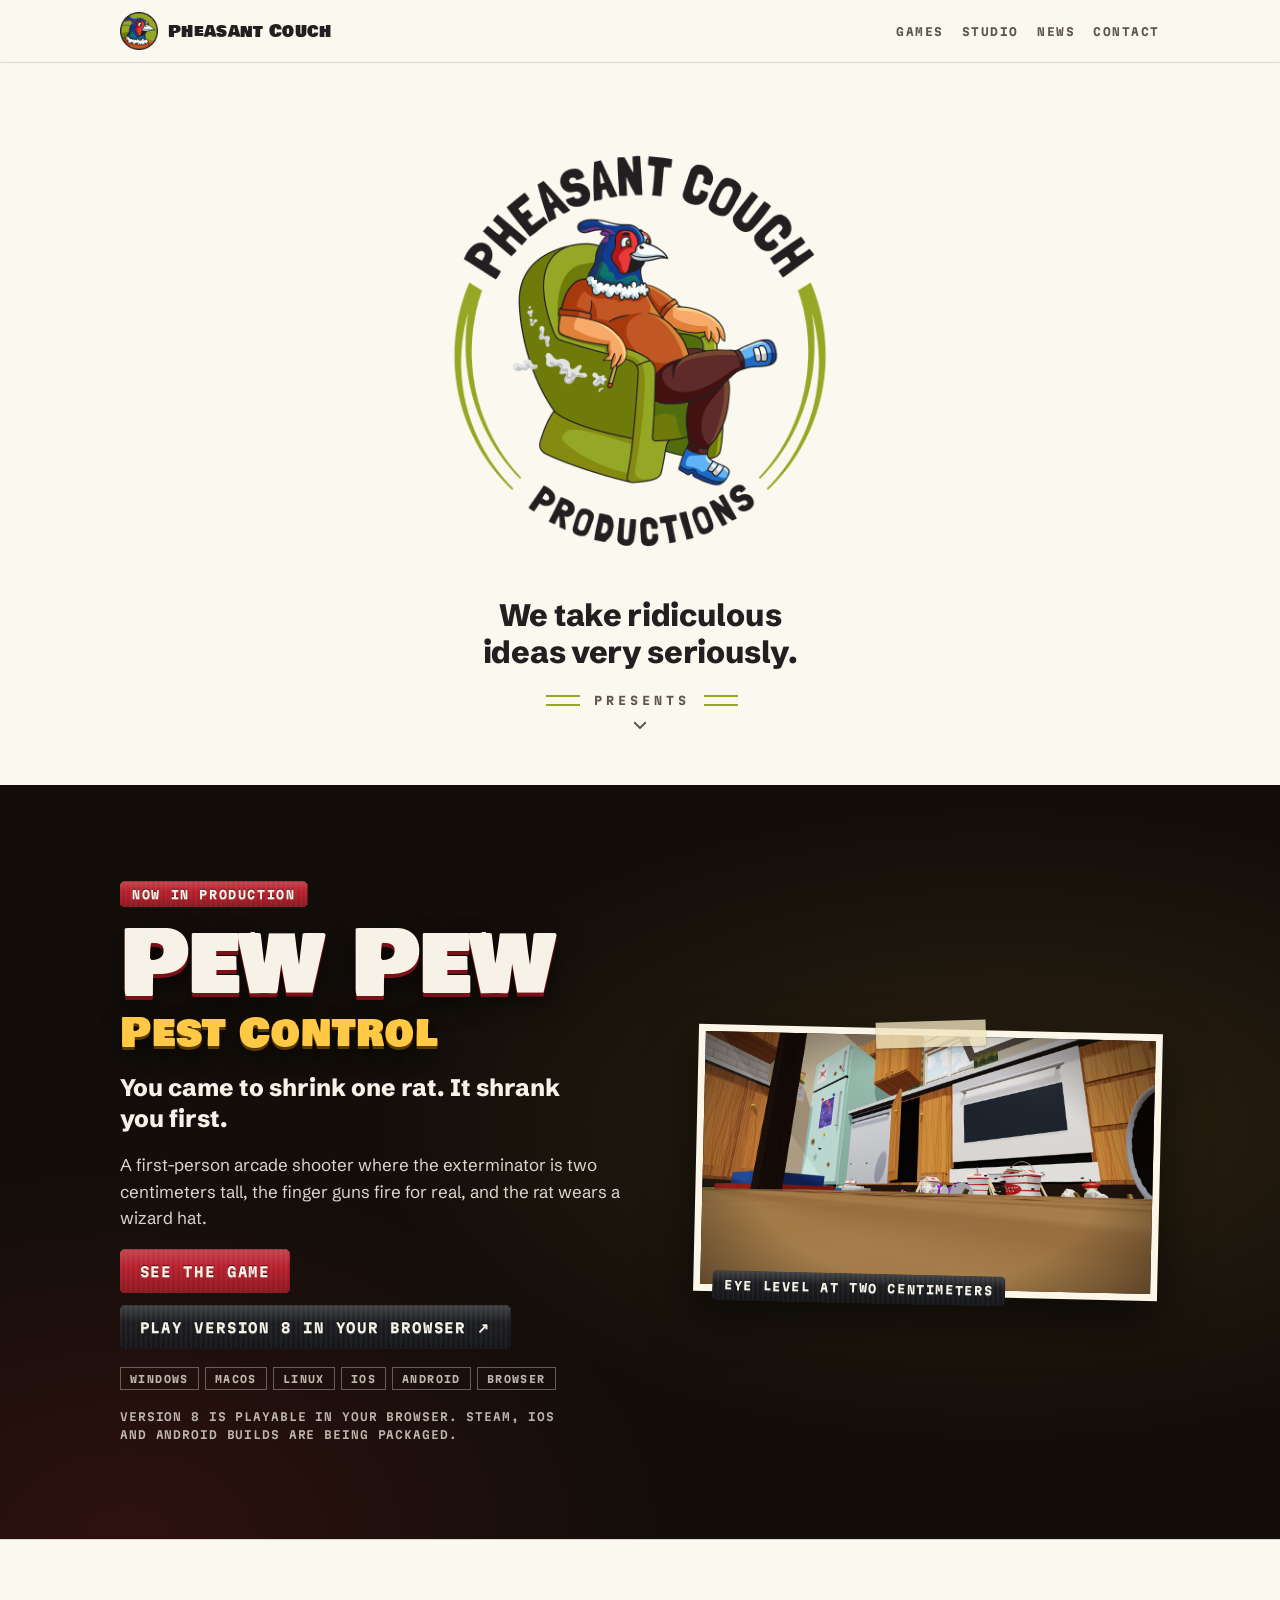
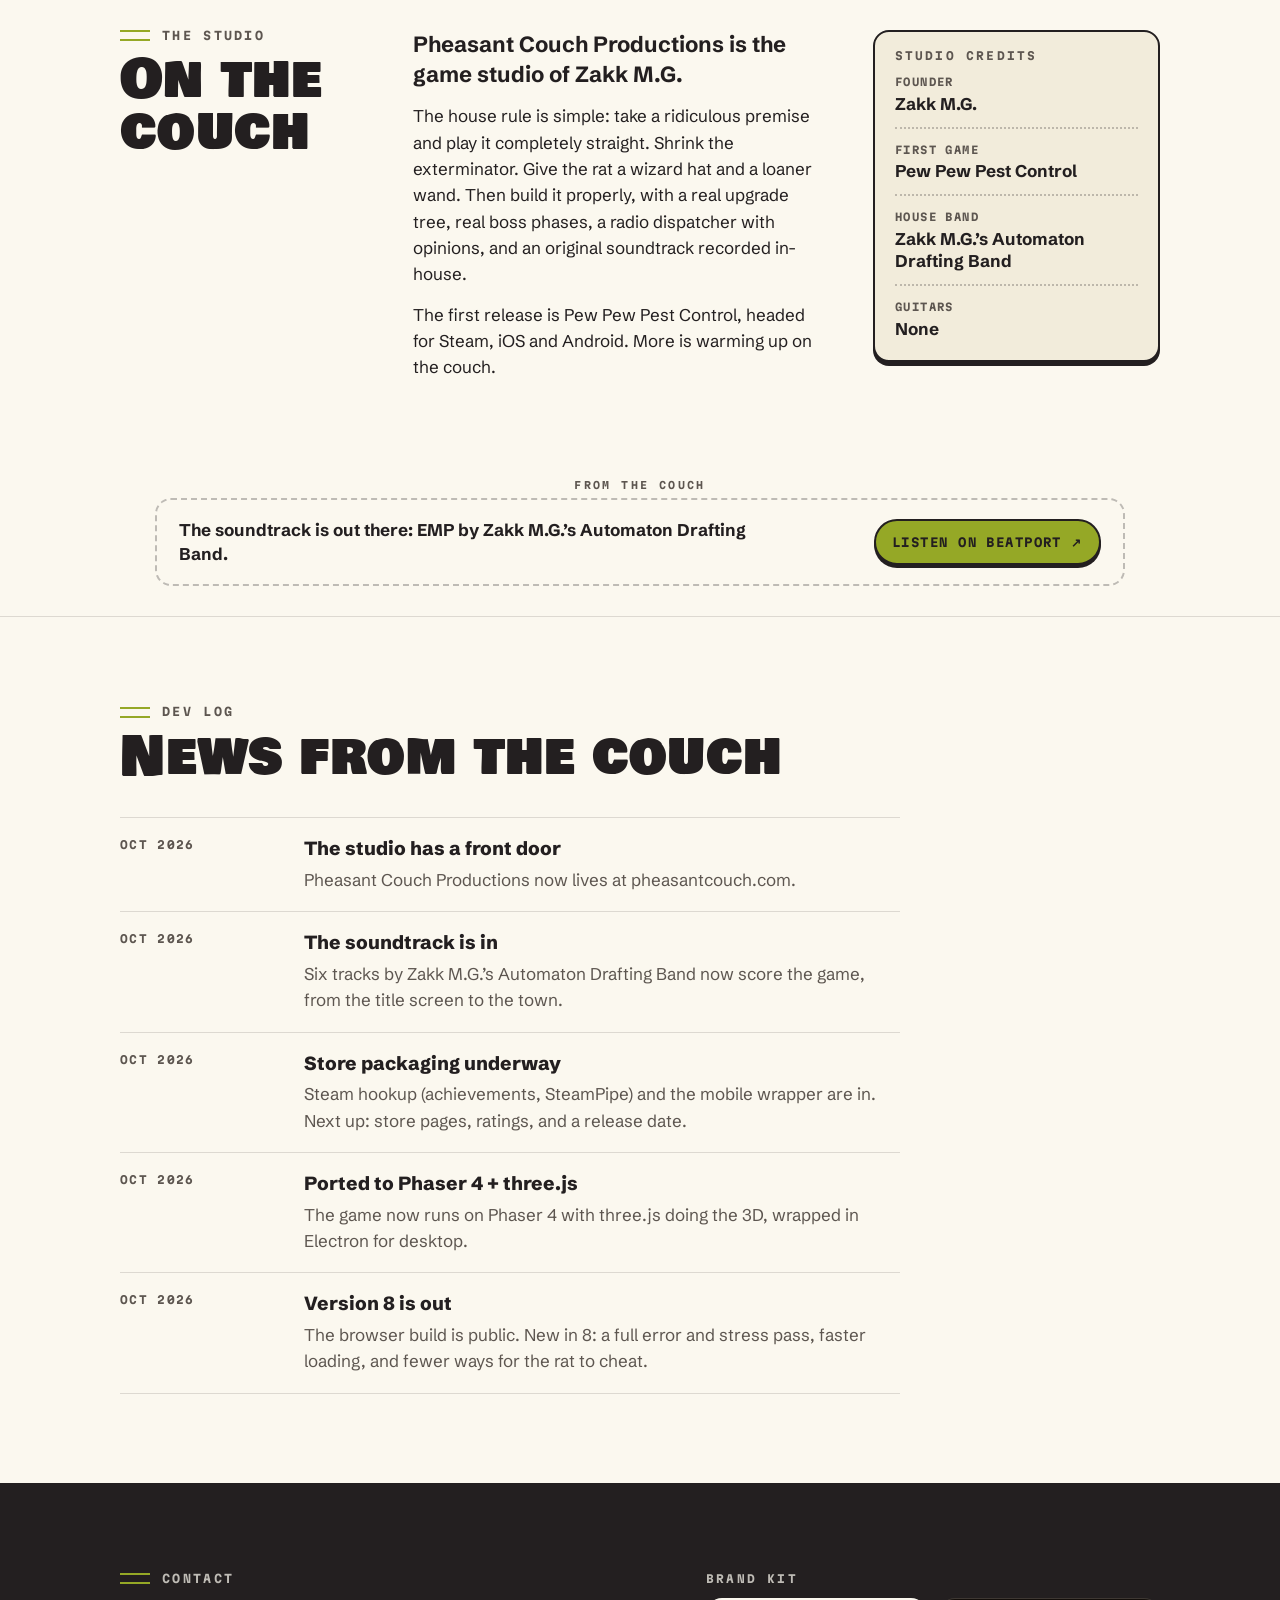
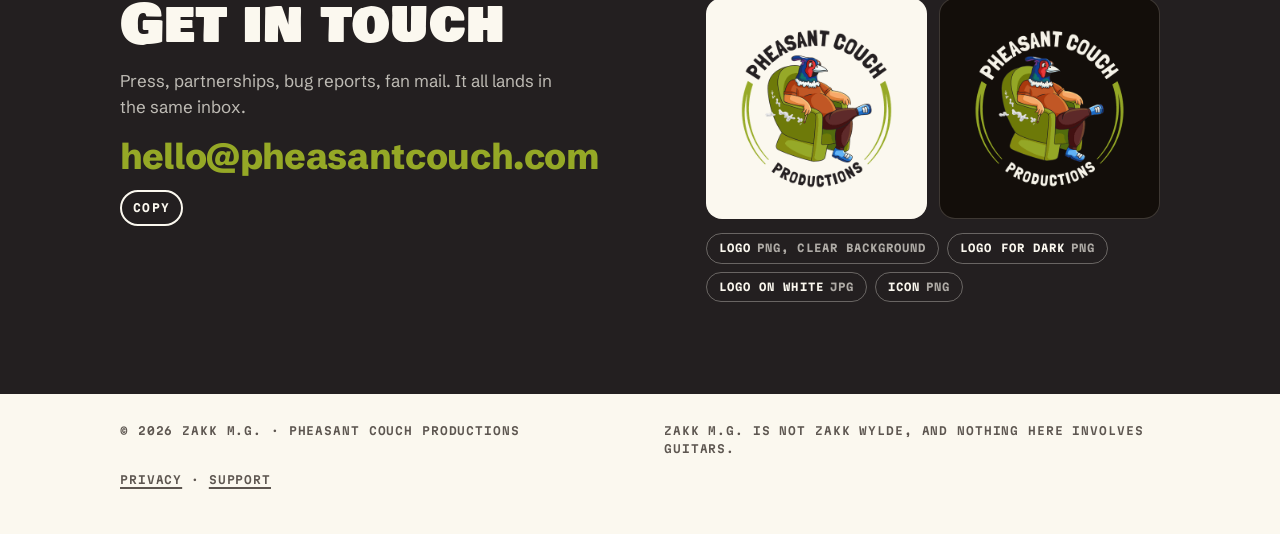
==== site/index.html @ 1cab9739 "Add the pheasantcouch.com website Studio homepage, the Pew Pew Pest Control page, privacy and suppor" ====
<!doctype html>
<html lang="en">
<head>
  <meta charset="utf-8">
  <meta name="viewport" content="width=device-width, initial-scale=1, viewport-fit=cover">
  <title>Pheasant Couch Productions</title>
  <meta name="description" content="Pheasant Couch Productions is the game studio of Zakk M.G. Home of Pew Pew Pest Control.">
  <link rel="canonical" href="https://pheasantcouch.com/">

  <!-- What Discord, Steam, iMessage and X show when someone shares the link.
       These have to be written out here (link previews don't read content.js). -->
  <meta property="og:site_name" content="Pheasant Couch Productions">
  <meta property="og:type" content="website">
  <meta property="og:url" content="https://pheasantcouch.com/">
  <meta property="og:title" content="Pheasant Couch Productions">
  <meta property="og:description" content="We take ridiculous ideas very seriously. Home of Pew Pew Pest Control.">
  <meta property="og:image" content="https://pheasantcouch.com/assets/og/og-studio.jpg">
  <meta property="og:image:width" content="1200">
  <meta property="og:image:height" content="630">
  <meta property="og:image:alt" content="The Pheasant Couch Productions logo: a pheasant lounging in a green armchair.">
  <meta name="twitter:card" content="summary_large_image">

  <meta name="theme-color" content="#fbf8ef">
  <link rel="icon" href="favicon.ico" sizes="any">
  <link rel="icon" href="assets/icons/icon-192.png" type="image/png">
  <link rel="apple-touch-icon" href="assets/icons/apple-touch-icon.png">
  <link rel="manifest" href="site.webmanifest">
  <link rel="stylesheet" href="css/style.css">

  <script type="application/ld+json">
  {"@context":"https://schema.org","@type":"Organization","name":"Pheasant Couch Productions","url":"https://pheasantcouch.com/","logo":"https://pheasantcouch.com/assets/brand/download/pheasant-couch-logo.png","founder":{"@type":"Person","name":"Zakk M.G."}}
  </script>

  <!-- AdSense: if Google asks you to verify the site with a meta tag, paste it on the next line. -->
</head>
<body class="theme-paper" data-page="studio">
<a class="skip" href="#main">Skip to content</a>

<header class="top">
  <div class="wrap">
    <a class="brand" href="index.html"><img src="assets/brand/mark-96.png" alt="" width="38" height="38"><b>Pheasant Couch</b></a>
    <nav aria-label="Main">
      <ul class="nav">
        <li><a href="#games">Games</a></li>
        <li><a href="#studio">Studio</a></li>
        <li><a href="#news">News</a></li>
        <li><a href="#contact">Contact</a></li>
      </ul>
    </nav>
  </div>
</header>

<main id="main">

  <!-- The ident: the logo, the line, and "presents" -->
  <section class="ident" aria-label="Pheasant Couch Productions">
    <div class="wrap">
      <h1><img class="ident-logo" src="assets/brand/logo.png" width="1000" height="1000" alt="Pheasant Couch Productions"></h1>
      <p class="studio-tagline" id="studioTagline"></p>
      <a class="presents" href="#games"><span class="line">presents</span>
        <svg viewBox="0 0 24 24" aria-hidden="true"><path d="M5 9l7 7 7-7" fill="none" stroke="currentColor" stroke-width="2.5" stroke-linecap="round" stroke-linejoin="round"/></svg>
      </a>
    </div>
  </section>

  <!-- The featured game, in its own colors -->
  <section class="feature band-night" id="games" aria-labelledby="featTitle">
    <div class="wrap">
      <div class="feature-copy">
        <span class="tape tape-red">Now in production</span>
        <h2 class="game-title" id="featTitle"><span>Pew Pew</span><span class="sub">Pest Control</span></h2>
        <p class="feature-tagline" id="featTagline"></p>
        <p class="feature-pitch" id="featPitch"></p>
        <div class="actions" id="featActions"></div>
        <div class="chips" id="featChips"></div>
        <p class="status" id="featStatus"></p>
      </div>
      <figure class="shot-card" id="featShot">
        <img id="featImg" src="assets/games/pew-pew-pest-control/screens/kitchen-floor.jpg" alt="" width="1280" height="720">
        <figcaption><span class="tape" id="featCaption"></span></figcaption>
      </figure>
    </div>
  </section>

  <!-- More games: appears by itself once content.js lists a second game -->
  <section class="section" id="more-games" aria-labelledby="moreH" hidden>
    <div class="wrap">
      <div class="sec-head"><div><span class="eyebrow">Games</span><h2 class="h2" id="moreH">More from the couch</h2></div></div>
      <div class="games-grid" id="gamesGrid"></div>
    </div>
  </section>

  <section class="section" id="studio" aria-labelledby="studioH">
    <div class="wrap about-studio">
      <div class="head"><span class="eyebrow">The studio</span><h2 class="h2" id="studioH">On the couch</h2></div>
      <div class="about-copy" id="studioAbout"></div>
      <aside class="credits" id="creditsCard" aria-label="Studio credits">
        <h3>Studio credits</h3>
        <ul id="credits"></ul>
      </aside>
    </div>
  </section>

  <aside class="ad-slot" data-slot="home" hidden>
    <div class="wrap"><span class="ad-label">Advertisement</span><div class="ad-box"></div></div>
  </aside>

  <section class="section" id="news" aria-labelledby="newsH">
    <div class="wrap">
      <div class="sec-head"><div><span class="eyebrow">Dev log</span><h2 class="h2" id="newsH">News from the couch</h2></div></div>
      <ul class="news" id="newsList"></ul>
    </div>
  </section>

  <section class="contact band-ink" id="contact" aria-labelledby="contactH">
    <div class="wrap">
      <div class="contact-copy">
        <span class="eyebrow">Contact</span>
        <h2 class="h2" id="contactH">Get in touch</h2>
        <p class="contact-note">Press, partnerships, bug reports, fan mail. It all lands in the same inbox.</p>
        <p class="email-row"><a class="email-big" data-email-link href="#contact"></a><button class="btn btn-small" type="button" data-copy-email>Copy</button></p>
        <div class="social" id="social"></div>
      </div>
      <div class="brand-kit">
        <h3>Brand kit</h3>
        <div class="kit-tiles">
          <figure class="on-light"><img src="assets/brand/logo-480.png" alt="Logo for light backgrounds" width="480" height="480" loading="lazy"></figure>
          <figure class="on-dark"><img src="assets/brand/logo-reversed-480.png" alt="Logo for dark backgrounds" width="480" height="480" loading="lazy"></figure>
        </div>
        <div class="downloads">
          <a class="dl" href="assets/brand/download/pheasant-couch-logo.png" download>Logo <small>PNG, clear background</small></a>
          <a class="dl" href="assets/brand/download/pheasant-couch-logo-for-dark.png" download>Logo for dark <small>PNG</small></a>
          <a class="dl" href="assets/brand/download/pheasant-couch-logo-on-white.jpg" download>Logo on white <small>JPG</small></a>
          <a class="dl" href="assets/brand/download/pheasant-couch-icon.png" download>Icon <small>PNG</small></a>
        </div>
      </div>
    </div>
  </section>

</main>

<footer class="foot">
  <div class="wrap">
    <p id="copy">&copy; 2026 Zakk M.G. &middot; Pheasant Couch Productions</p>
    <p id="footLine"></p>
    <p><a href="privacy.html">Privacy</a> &middot; <a href="support.html">Support</a></p>
  </div>
</footer>

<script src="content.js"></script>
<script src="js/site.js"></script>
</body>
</html>
---- site/css/style.css ----
/* =====================================================================
   PHEASANTCOUCH.COM: STYLES
   The colors and fonts are the variables in the :root block below.
   Change a value there and every page follows. The rest is layout.
   ===================================================================== */

@font-face { font-family: "Bowlby One SC"; src: url("../assets/fonts/bowlby-one-sc.woff2") format("woff2"); font-display: swap; }
@font-face { font-family: "Martian Mono"; font-weight: 100 800; src: url("../assets/fonts/martian-mono.woff2") format("woff2"); font-display: swap; }
@font-face { font-family: "Schibsted Grotesk"; font-weight: 400 900; src: url("../assets/fonts/schibsted-grotesk.woff2") format("woff2"); font-display: swap; }
@font-face { font-family: "Schibsted Grotesk"; font-style: italic; font-weight: 400 900; src: url("../assets/fonts/schibsted-grotesk-italic.woff2") format("woff2"); font-display: swap; }

/* Layout: a studio ident on warm paper (the logo's own ground), then the featured game as a dark
   "feature presentation" band in that game's colors, then the studio's credits, news and contact.
   Game pages switch the whole page to the game's night palette. */
:root {
  /* Pheasant Couch: sampled from the logo */
  --ink: #231f20;          /* the lettering */
  --olive: #95a826;        /* the twin arcs */
  --olive-deep: #56640a;   /* olive dark enough to read as text on paper */
  --chair: #6e7c09;        /* the chair's shadow side */
  --shirt: #c15725;        /* the orange tee */
  --plum: #5e2a2a;         /* the trousers */
  --shoe: #2e59c6;         /* the sneakers */
  --paper: #fbf8ef;        /* the warm white the logo sits on */
  --paper-2: #f2ecdb;      /* a shade deeper, for panels */
  --cream: #f6f2e7;

  /* Pew Pew Pest Control: from the game's own HUD */
  --night: #130e0a;
  --night-2: #1d1511;
  --tape-black: #1c1d20;
  --tape-red: #b7212d;
  --tape-blue: #1f4d96;
  --tape-green: #24704b;
  --tape-yellow: #ebb31f;
  --crumb: #ffc845;
  --card: #fbf6e8;
  --card-rule: #d2463a;
  --card-line: #b7cfe7;
  --card-ink: #26211b;
  --card-ink-soft: #62594e;

  --font-display: "Bowlby One SC", "Arial Black", Impact, sans-serif;
  --font-label: "Martian Mono", ui-monospace, "SF Mono", Menlo, Consolas, monospace;
  --font-body: "Schibsted Grotesk", system-ui, -apple-system, "Segoe UI", Roboto, sans-serif;

  --wrap: 1120px;
  --gutter: clamp(16px, 4vw, 40px);
}

/* Themes. Studio pages wear paper; game pages and the featured-game band wear night. */
.theme-paper, .band-paper {
  --bg: var(--paper); --bg-2: var(--paper-2); --fg: var(--ink); --fg-soft: #5d5650;
  --line: rgba(35, 31, 32, .14); --link: var(--olive-deep); --focus: var(--olive-deep); --h-shadow: none;
  color-scheme: light;
}
.theme-night, .band-night {
  --bg: var(--night); --bg-2: var(--night-2); --fg: var(--cream); --fg-soft: rgba(246, 242, 231, .74);
  --line: rgba(246, 242, 231, .16); --link: var(--crumb); --focus: var(--crumb); --h-shadow: 0 3px 0 #7c1018;
  color-scheme: dark;
}
.band-ink {
  --bg: var(--ink); --bg-2: #2f2a2b; --fg: var(--paper); --fg-soft: rgba(251, 248, 239, .72);
  --line: rgba(251, 248, 239, .18); --link: var(--olive); --focus: var(--olive); --h-shadow: none;
  color-scheme: dark;
}
.band-paper, .band-night, .band-ink { background: var(--bg); color: var(--fg); }

/* ---------- base ---------- */
* { box-sizing: border-box; }
html { scroll-behavior: smooth; -webkit-text-size-adjust: 100%; scroll-padding-top: 76px; }
body { margin: 0; background: var(--bg); color: var(--fg); font-family: var(--font-body); font-size: 17px; line-height: 1.55; -webkit-font-smoothing: antialiased; }
img { max-width: 100%; height: auto; display: block; }
a { color: var(--link); text-underline-offset: 3px; text-decoration-thickness: 1.5px; }
a:focus-visible, button:focus-visible { outline: 3px solid var(--focus); outline-offset: 3px; border-radius: 3px; }
h1, h2, h3 { text-wrap: balance; }
p { margin: 0; }
[hidden] { display: none !important; }
.wrap { max-width: var(--wrap); margin: 0 auto; padding-inline: var(--gutter); }
.sr-only { position: absolute; width: 1px; height: 1px; overflow: hidden; clip: rect(0 0 0 0); white-space: nowrap; }
.skip { position: absolute; left: 12px; top: -60px; z-index: 100; padding: 10px 14px; background: var(--ink); color: var(--paper); font: 700 12px/1 var(--font-label); text-decoration: none; }
.skip:focus { top: 12px; }
.config-error { position: sticky; top: 0; z-index: 200; padding: 14px var(--gutter); background: #b7212d; color: #fff; font: 600 15px/1.45 var(--font-body); }
.config-error code { font-family: var(--font-label); font-size: 13px; }

/* ---------- top bar ---------- */
.top { position: sticky; top: 0; z-index: 30; background: color-mix(in srgb, var(--bg) 88%, transparent); -webkit-backdrop-filter: blur(10px); backdrop-filter: blur(10px); border-bottom: 1px solid var(--line); }
.top .wrap { display: flex; align-items: center; justify-content: space-between; gap: 16px; min-height: 62px; }
.brand { display: inline-flex; align-items: center; gap: 10px; color: var(--fg); text-decoration: none; min-width: 0; }
.brand img { width: 38px; height: 38px; flex: none; }
.brand b { font: 400 17px/1 var(--font-display); letter-spacing: .02em; white-space: nowrap; }
.nav { display: flex; flex-wrap: wrap; justify-content: flex-end; gap: 2px 18px; margin: 0; padding: 0; list-style: none; }
.nav a { font: 700 11px/1 var(--font-label); letter-spacing: .14em; text-transform: uppercase; color: var(--fg-soft); text-decoration: none; padding: 8px 0; display: inline-block; }
.nav a:hover { color: var(--fg); }
@media (max-width: 680px) {
  .top .wrap { flex-wrap: wrap; padding-block: 8px; gap: 4px 16px; }
  .nav { width: 100%; justify-content: flex-start; gap: 0 14px; }
}

/* ---------- shared bits ---------- */
.eyebrow { display: inline-flex; align-items: center; gap: 12px; font: 700 11.5px/1 var(--font-label); letter-spacing: .2em; text-transform: uppercase; color: var(--fg-soft); }
.eyebrow::before { content: ""; width: 30px; height: 7px; border-block: 2px solid var(--olive); flex: none; } /* the logo's twin arcs */
.section { padding-block: clamp(48px, 7vw, 92px); }
.section + .section, .ad-slot + .section { border-top: 1px solid var(--line); }
.sec-head { display: flex; align-items: flex-end; justify-content: space-between; gap: 12px 20px; flex-wrap: wrap; margin-bottom: clamp(22px, 3vw, 34px); }
.sec-head > div { display: grid; gap: 14px; justify-items: start; }
.h2 { margin: 0; font: 400 clamp(32px, 4.6vw, 54px) / .95 var(--font-display); letter-spacing: .005em; color: var(--fg); text-shadow: var(--h-shadow); }
.sec-note { font: 500 15px/1.5 var(--font-body); color: var(--fg-soft); max-width: 56ch; }
.actions { display: flex; flex-wrap: wrap; gap: 12px; align-items: center; }
.chips { display: flex; flex-wrap: wrap; gap: 6px; }
.chip { display: inline-block; padding: 6px 9px 5px; border: 1.5px solid var(--line); border-color: color-mix(in srgb, var(--fg) 34%, transparent); font: 700 10px/1 var(--font-label); letter-spacing: .14em; text-transform: uppercase; color: var(--fg-soft); white-space: nowrap; }
.status { font: 600 11px/1.6 var(--font-label); letter-spacing: .08em; text-transform: uppercase; color: var(--fg-soft); max-width: 58ch; }

/* studio buttons: round, like the logo */
.btn { display: inline-flex; align-items: center; justify-content: center; gap: .5em; min-height: 46px; padding: .78em 1.35em; border: 2px solid var(--fg); border-radius: 999px; background: transparent; color: var(--fg); font: 700 12px/1.25 var(--font-label); letter-spacing: .12em; text-transform: uppercase; text-decoration: none; text-align: center; cursor: pointer; transition: transform .12s ease, background-color .12s ease, color .12s ease; }
.btn:hover { transform: translateY(-1px); background: var(--fg); color: var(--bg); }
.btn-olive { background: var(--olive); border-color: var(--ink); color: var(--ink); box-shadow: 0 3px 0 var(--ink); }
.btn-olive:hover { background: var(--ink); border-color: var(--ink); color: var(--paper); }
.btn-small { min-height: 36px; padding: .5em 1em; font-size: 11px; }

/* game buttons: label-maker tape, from Pew Pew's HUD */
.tape {
  --t: var(--tape-black);
  position: relative; display: inline-flex; align-items: baseline; gap: .7em;
  padding: .66em 1.05em .6em; border: 0; color: var(--cream); background-color: var(--t);
  background-image: linear-gradient(180deg, rgba(255,255,255,.17), rgba(255,255,255,0) 40%, rgba(0,0,0,.24)),
                    repeating-linear-gradient(90deg, rgba(255,255,255,.04) 0 2px, transparent 2px 5px);
  font: 700 11.5px/1 var(--font-label); letter-spacing: .14em; text-transform: uppercase; white-space: nowrap; text-decoration: none;
  text-shadow: 0 1px 0 rgba(255,255,255,.3), 0 -1px 0 rgba(0,0,0,.55);
  clip-path: polygon(0 3px, 3px 0, calc(100% - 3px) 0, 100% 3px, 100% calc(100% - 3px), calc(100% - 3px) 100%, 3px 100%, 0 calc(100% - 3px));
}
a.tape, button.tape { cursor: pointer; transition: transform .12s ease, filter .12s ease; }
a.tape:hover, button.tape:hover { transform: translateY(-1px) rotate(-.6deg); filter: brightness(1.12); }
.tape-red { --t: var(--tape-red); }
.tape-blue { --t: var(--tape-blue); }
.tape-green { --t: var(--tape-green); }
.tape-yellow { --t: var(--tape-yellow); color: #2b2109; text-shadow: 0 1px 0 rgba(255,255,255,.45), 0 -1px 0 rgba(0,0,0,.2); }
.tape.big { font-size: 13.5px; padding: 1em 1.45em .95em; white-space: normal; text-align: center; line-height: 1.3; }

/* the big game title, as the game sets it */
.game-title { margin: 0; font: 400 clamp(54px, 9vw, 132px) / .86 var(--font-display); letter-spacing: -.01em; color: var(--cream); text-shadow: 0 4px 0 #7c1018, 0 9px 24px rgba(0,0,0,.6); }
.game-title span { display: block; }
.game-title .sub { font-size: .44em; line-height: 1; margin-top: .22em; color: var(--crumb); text-shadow: 0 3px 0 #5a3b05, 0 8px 20px rgba(0,0,0,.6); letter-spacing: .02em; }

/* =====================================================================
   STUDIO HOMEPAGE
   ===================================================================== */
.ident { padding-block: clamp(26px, 4.5vw, 60px) clamp(30px, 4vw, 52px); text-align: center; }
.ident .wrap { display: flex; flex-direction: column; align-items: center; gap: 16px; }
.ident h1 { margin: 0; }
.ident-logo { width: clamp(250px, min(82vw, 56vh), 480px); height: auto; aspect-ratio: 1; margin-block: -2%; animation: settle 1.8s cubic-bezier(.2, .8, .2, 1) both; }
@keyframes settle { from { transform: scale(.94) rotate(-1.5deg); opacity: .35; } to { transform: none; opacity: 1; } }
.studio-tagline { font: 800 clamp(21px, 2.6vw, 31px) / 1.18 var(--font-body); letter-spacing: -.01em; max-width: 24ch; text-wrap: balance; }
.presents { display: inline-flex; flex-direction: column; align-items: center; gap: 10px; margin-top: 8px; color: var(--fg-soft); text-decoration: none; font: 700 11.5px/1 var(--font-label); letter-spacing: .34em; text-transform: uppercase; }
.presents .line { display: inline-flex; align-items: center; gap: 14px; padding-left: .34em; }
.presents .line::before, .presents .line::after { content: ""; width: 34px; height: 7px; border-block: 2px solid var(--olive); }
.presents svg { width: 18px; height: 18px; animation: nudge 2.4s ease-in-out 1.2s infinite; }
.presents:hover { color: var(--fg); }
@keyframes nudge { 0%, 100% { transform: translateY(0); } 50% { transform: translateY(5px); } }

/* featured game: the feature presentation */
.feature { position: relative; isolation: isolate; overflow: hidden; padding-block: clamp(52px, 7.5vw, 104px); }
.feature::before { content: ""; position: absolute; inset: 0; z-index: -1; background: radial-gradient(ellipse 70% 60% at 78% 45%, rgba(255, 200, 69, .10), transparent 70%), radial-gradient(ellipse 60% 70% at 10% 100%, rgba(183, 33, 45, .16), transparent 70%); }
.feature .wrap { display: grid; grid-template-columns: minmax(0, 1.05fr) minmax(0, .95fr); gap: clamp(32px, 5vw, 64px); align-items: center; }
.feature-copy { display: grid; gap: 18px; justify-items: start; min-width: 0; }
.feature .game-title { font-size: clamp(50px, 7.2vw, 100px); }
.feature-tagline { font: 800 clamp(19px, 2vw, 24px) / 1.3 var(--font-body); max-width: 30ch; }
.feature-pitch { max-width: 50ch; color: rgba(246, 242, 231, .88); }
.shot-card { position: relative; margin: 0; border: 7px solid var(--card); background: #000; transform: rotate(1.3deg); box-shadow: 0 22px 48px rgba(0, 0, 0, .55); }
.shot-card::before { content: ""; position: absolute; z-index: 2; top: -15px; left: 50%; width: 110px; height: 26px; margin-left: -55px; background: rgba(240, 228, 190, .78); transform: rotate(-3deg); box-shadow: 0 1px 2px rgba(0, 0, 0, .25); }
.shot-card img { width: 100%; aspect-ratio: 16 / 9; object-fit: cover; }
.shot-card figcaption { position: absolute; left: 12px; bottom: -16px; max-width: calc(100% - 24px); }
.shot-card figcaption .tape { white-space: normal; line-height: 1.35; }
@media (max-width: 860px) {
  .feature .wrap { grid-template-columns: minmax(0, 1fr); }
  .shot-card { transform: none; margin-top: 8px; }
}

/* more games (shows once there's a second game) */
.games-grid { display: grid; grid-template-columns: repeat(auto-fill, minmax(280px, 1fr)); gap: 22px; }
.game-card { display: flex; flex-direction: column; min-width: 0; background: var(--bg-2); border: 1px solid var(--line); border-radius: 16px; overflow: hidden; color: var(--fg); text-decoration: none; transition: transform .15s ease; }
.game-card:hover { transform: translateY(-2px); }
.game-card img { width: 100%; aspect-ratio: 16 / 9; object-fit: cover; background: var(--ink); }
.game-card .body { display: grid; gap: 8px; padding: 16px 18px 20px; }
.game-card h3 { margin: 0; font: 400 24px/1 var(--font-display); }
.game-card p { font-size: 15px; color: var(--fg-soft); }

/* on the couch */
.about-studio { display: grid; grid-template-columns: minmax(0, .8fr) minmax(0, 1.35fr) minmax(0, .95fr); gap: clamp(24px, 4vw, 52px); align-items: start; }
.about-studio .head { display: grid; gap: 14px; justify-items: start; }
.about-copy { display: grid; gap: 14px; min-width: 0; }
.about-copy p { max-width: 62ch; }
.about-copy p:first-child { font: 700 clamp(19px, 1.8vw, 22px) / 1.35 var(--font-body); }
.credits { margin: 0; padding: 18px 20px 20px; background: var(--bg-2); border: 2px solid var(--ink); border-radius: 16px; box-shadow: 0 4px 0 var(--ink); min-width: 0; }
.credits h3 { margin: 0 0 14px; font: 700 11px/1 var(--font-label); letter-spacing: .2em; text-transform: uppercase; color: var(--fg-soft); }
.credits ul { margin: 0; padding: 0; list-style: none; display: grid; gap: 14px; }
.credits li { display: grid; gap: 3px; padding-bottom: 12px; border-bottom: 2px dotted color-mix(in srgb, var(--fg) 26%, transparent); }
.credits li:last-child { padding-bottom: 0; border-bottom: 0; }
.credits .role { font: 700 10.5px/1.4 var(--font-label); letter-spacing: .14em; text-transform: uppercase; color: var(--fg-soft); }
.credits .who { font: 700 17px/1.3 var(--font-body); color: var(--fg); min-width: 0; }
@media (max-width: 980px) { .about-studio { grid-template-columns: minmax(0, 1fr) minmax(0, 1fr); } .about-studio .head { grid-column: 1 / -1; } }
@media (max-width: 680px) { .about-studio { grid-template-columns: minmax(0, 1fr); } }

/* news (both page types) */
.news { margin: 0; padding: 0; list-style: none; display: grid; max-width: 780px; }
.news li { display: grid; grid-template-columns: 9.5em minmax(0, 1fr); gap: 8px 22px; align-items: start; padding: 18px 0; border-bottom: 1px solid var(--line); }
.news li:first-child { border-top: 1px solid var(--line); }
.news .date { font: 700 11px/1.7 var(--font-label); letter-spacing: .12em; text-transform: uppercase; color: var(--fg-soft); }
.news h3 { margin: 0 0 6px; font: 800 19px/1.3 var(--font-body); }
.news p { color: var(--fg-soft); max-width: 62ch; }
.news .game-tag { display: inline-block; margin-top: 8px; font: 700 10px/1 var(--font-label); letter-spacing: .12em; text-transform: uppercase; color: var(--link); text-decoration: none; }
.news .game-tag:hover { text-decoration: underline; }
.theme-night .news .date { color: var(--crumb); }
@media (max-width: 560px) { .news li { grid-template-columns: minmax(0, 1fr); } }

/* ad spots */
.ad-slot { padding-block: 10px 30px; }
.ad-slot .wrap { display: grid; gap: 8px; justify-items: center; }
.ad-label { font: 700 10px/1 var(--font-label); letter-spacing: .24em; text-transform: uppercase; color: var(--fg-soft); }
.ad-box { width: 100%; max-width: 970px; }
.ad-box ins.adsbygoogle { min-height: 100px; }
.ad-slot:has(ins.adsbygoogle[data-ad-status="unfilled"]) { display: none; }
.house-ad { display: flex; flex-wrap: wrap; align-items: center; justify-content: space-between; gap: 14px 24px; width: 100%; padding: 18px 22px; border: 2px dashed color-mix(in srgb, var(--fg) 28%, transparent); border-radius: 16px; }
.house-ad p { font: 700 17px/1.4 var(--font-body); max-width: 54ch; }
.theme-night .house-ad { border-radius: 0; }

/* contact + brand kit */
.contact { padding-block: clamp(52px, 7vw, 92px); }
.contact .wrap { display: grid; grid-template-columns: minmax(0, 1.15fr) minmax(0, 1fr); gap: 36px clamp(24px, 5vw, 64px); align-items: start; }
.contact-copy { display: grid; gap: 16px; justify-items: start; min-width: 0; }
.contact-copy .h2 { color: var(--paper); }
.contact-note { color: var(--fg-soft); max-width: 44ch; }
.email-row { display: flex; flex-wrap: wrap; align-items: center; gap: 12px 16px; min-width: 0; }
.email-big { font: 800 clamp(22px, 3vw, 36px) / 1.15 var(--font-body); letter-spacing: -.01em; color: var(--olive); text-decoration: none; overflow-wrap: anywhere; }
.email-big:hover { text-decoration: underline; }
.social { display: flex; flex-wrap: wrap; gap: 8px; }
.brand-kit { display: grid; gap: 14px; min-width: 0; }
.brand-kit h3 { margin: 0; font: 700 11px/1 var(--font-label); letter-spacing: .2em; text-transform: uppercase; color: var(--fg-soft); }
.kit-tiles { display: grid; grid-template-columns: repeat(2, minmax(0, 1fr)); gap: 12px; }
.kit-tiles figure { margin: 0; padding: 14px; border-radius: 16px; display: grid; place-items: center; aspect-ratio: 1; }
.kit-tiles .on-light { background: var(--paper); }
.kit-tiles .on-dark { background: var(--night); border: 1px solid var(--line); }
.kit-tiles img { width: 100%; }
.downloads { display: flex; flex-wrap: wrap; gap: 8px; }
.dl { display: inline-flex; align-items: center; gap: 6px; padding: 8px 12px; border: 1.5px solid color-mix(in srgb, var(--fg) 32%, transparent); border-radius: 999px; color: var(--fg); font: 700 10.5px/1.2 var(--font-label); letter-spacing: .1em; text-transform: uppercase; text-decoration: none; }
.dl:hover { background: var(--fg); color: var(--bg); }
.dl small { font-size: 1em; color: inherit; opacity: .65; }
@media (max-width: 760px) { .contact .wrap { grid-template-columns: minmax(0, 1fr); } }

/* footer */
.foot { border-top: 2px solid var(--fg); padding-block: 28px 44px; }
.foot .wrap { display: flex; flex-wrap: wrap; justify-content: space-between; gap: 12px 28px; align-items: baseline; }
.foot p { font: 600 11px/1.7 var(--font-label); letter-spacing: .08em; text-transform: uppercase; color: var(--fg-soft); max-width: 62ch; }
.foot a { color: var(--fg-soft); }
.foot a:hover { color: var(--fg); }

/* =====================================================================
   GAME PAGE (night)
   ===================================================================== */
.hero { position: relative; isolation: isolate; overflow: hidden; }
.hero-bg { position: absolute; inset: 0; z-index: -1; background: var(--night) center 60% / cover no-repeat; }
.hero-bg::after { content: ""; position: absolute; inset: 0; background: linear-gradient(90deg, rgba(19,14,10,.93) 0%, rgba(19,14,10,.74) 48%, rgba(19,14,10,.3) 100%), linear-gradient(180deg, rgba(19,14,10,.2), rgba(19,14,10,0) 30%, rgba(19,14,10,.96) 100%); }
.hero .wrap { display: grid; grid-template-columns: minmax(0, 1.25fr) minmax(0, .9fr); gap: clamp(24px, 4vw, 56px); align-items: center; padding-block: clamp(48px, 8vw, 110px) clamp(40px, 6vw, 80px); }
.hero-main { display: grid; gap: 18px; justify-items: start; min-width: 0; }
.hero .tagline { font: 800 clamp(19px, 2vw, 24px) / 1.3 var(--font-body); max-width: 30ch; margin-top: 4px; }
.hero .lede { max-width: 54ch; font: 500 clamp(15px, 1.5vw, 17px) / 1.55 var(--font-body); color: rgba(246, 242, 231, .9); }
.ticket { position: relative; color: var(--card-ink); background: var(--card); padding: 16px 18px 18px; transform: rotate(1.4deg); box-shadow: 0 14px 30px rgba(0,0,0,.5);
  background-image: linear-gradient(var(--card-rule), var(--card-rule)), repeating-linear-gradient(180deg, transparent 0 23px, var(--card-line) 23px 24px);
  background-size: 100% 2px, 100% calc(100% - 52px); background-position: 0 46px, 0 52px; background-repeat: no-repeat; }
.ticket::before { content: ""; position: absolute; top: -10px; left: 50%; width: 90px; height: 22px; margin-left: -45px; background: rgba(240,228,190,.75); transform: rotate(-3deg); box-shadow: 0 1px 2px rgba(0,0,0,.2); }
.ticket h2 { margin: 0 0 18px; font: 800 13px/1 var(--font-label); letter-spacing: .16em; text-transform: uppercase; color: var(--card-rule); display: flex; justify-content: space-between; gap: 10px; }
.ticket dl { display: grid; grid-template-columns: auto 1fr; gap: 0 12px; margin: 0; font: 500 14px/24px var(--font-body); }
.ticket dt { font: 700 10px/24px var(--font-label); letter-spacing: .1em; text-transform: uppercase; color: var(--card-ink-soft); }
.ticket dd { margin: 0; min-width: 0; }
.ticket .stamp { position: absolute; right: 10px; bottom: -16px; background: var(--card); font: 400 15px/1 var(--font-display); color: rgba(183,33,45,.78); border: 2px solid rgba(183,33,45,.7); padding: 4px 8px; transform: rotate(-9deg); letter-spacing: .04em; }
@media (max-width: 820px) {
  .hero .wrap { grid-template-columns: minmax(0, 1fr); }
  .ticket { transform: none; max-width: 520px; }
  .hero-bg::after { background: linear-gradient(180deg, rgba(19,14,10,.8), rgba(19,14,10,.9) 60%, rgba(19,14,10,.97) 100%); }
}

.about-game { display: grid; grid-template-columns: minmax(0, 1fr) minmax(0, 1.6fr); gap: clamp(20px, 3vw, 48px); align-items: start; }
.about-game .head { display: grid; gap: 14px; justify-items: start; }
.about-game .copy { display: grid; gap: 14px; }
.about-game .copy p { max-width: 62ch; font-size: 18px; }
.about-game .copy p:first-child { font-size: 20px; font-weight: 600; }
@media (max-width: 720px) { .about-game { grid-template-columns: minmax(0, 1fr); } }

.cards { display: grid; grid-template-columns: repeat(auto-fill, minmax(260px, 1fr)); gap: 20px 18px; }
.card { position: relative; display: flex; flex-direction: column; gap: 8px; min-width: 0; color: var(--card-ink); background: var(--card); padding: 14px 16px 16px; box-shadow: 0 10px 22px rgba(0,0,0,.42); transform: rotate(var(--r, 0deg));
  background-image: repeating-linear-gradient(180deg, transparent 0 21px, var(--card-line) 21px 22px); background-position: 0 14px; }
.card:nth-child(3n+1) { --r: -.6deg; } .card:nth-child(3n+2) { --r: .5deg; } .card:nth-child(3n) { --r: -.3deg; }
.card .tag { position: absolute; top: -9px; right: 12px; }
.card h3 { margin: 0; font: 800 17px/22px var(--font-body); letter-spacing: .01em; padding: 0 74px 6px 0; border-bottom: 2px solid var(--card-rule); background: var(--card); }
.card p { font: 500 14px/22px var(--font-body); color: var(--card-ink); }

.shots { display: grid; grid-template-columns: repeat(auto-fill, minmax(300px, 1fr)); gap: 16px; }
.shot { position: relative; margin: 0; padding: 0; border: 0; background: var(--bg-2); cursor: zoom-in; overflow: hidden; box-shadow: 0 10px 22px rgba(0,0,0,.42); text-align: left; }
.shot img { width: 100%; aspect-ratio: 16 / 9; object-fit: cover; transition: transform .35s ease; }
.shot:hover img { transform: scale(1.03); }
.shot .cap { position: absolute; left: 10px; bottom: 10px; max-width: calc(100% - 20px); }
.shot .cap .tape { white-space: normal; text-align: left; line-height: 1.35; font-size: 10.5px; }
.lightbox { position: fixed; inset: 0; z-index: 80; display: grid; place-items: center; padding: 24px; background: rgba(12, 8, 6, .93); }
.lightbox-inner { display: flex; flex-direction: column; align-items: center; gap: 14px; max-width: 100%; }
.lightbox img { max-width: min(1280px, 100%); max-height: 78vh; width: auto; box-shadow: 0 20px 60px rgba(0,0,0,.7); }
.lightbox .close { position: absolute; top: 16px; right: 16px; }
.empty { padding: 28px; border: 1.5px dashed var(--line); font: 600 12px/1.7 var(--font-label); letter-spacing: .08em; text-transform: uppercase; color: var(--fg-soft); }

.sound { display: grid; grid-template-columns: minmax(0, 1fr) minmax(0, 1.35fr); gap: clamp(24px, 3vw, 44px); align-items: start; }
.sound-copy { display: grid; gap: 12px; justify-items: start; }
.sound-copy h3 { margin: 0; font: 800 21px/1.3 var(--font-body); }
.sound-copy p { max-width: 46ch; color: var(--fg-soft); }
.sound-more { display: flex; flex-wrap: wrap; gap: 8px; margin-top: 6px; }
.tracks { margin: 0; padding: 0; list-style: none; border-top: 2px solid var(--fg); }
.tracks li { display: grid; grid-template-columns: 2.2em minmax(0, 1fr) auto; gap: 8px 16px; align-items: center; padding: 13px 0; border-bottom: 1px solid var(--line); }
.tracks .n { font: 400 21px/1 var(--font-display); color: var(--crumb); font-variant-numeric: tabular-nums; }
.tracks .t b { display: block; font-weight: 700; font-size: 17px; }
.tracks .t span { display: block; margin-top: 2px; font: 500 10.5px/1.6 var(--font-label); letter-spacing: .08em; text-transform: uppercase; color: var(--fg-soft); }
@media (max-width: 720px) { .sound { grid-template-columns: minmax(0, 1fr); } }

.press { display: grid; grid-template-columns: minmax(0, 1.15fr) minmax(0, 1fr); gap: clamp(24px, 3vw, 52px); align-items: start; }
.facts { margin: 0; display: grid; grid-template-columns: auto minmax(0, 1fr); gap: 9px 22px; font-size: 16px; }
.facts dt { font: 700 11px/1.7 var(--font-label); letter-spacing: .14em; text-transform: uppercase; color: var(--fg-soft); }
.facts dd { margin: 0; min-width: 0; }
.press-side { display: grid; gap: 16px; justify-items: start; min-width: 0; }
.press-side .logo-dark { width: 180px; }
.press-side .contact-line b { display: block; font: 700 11px/1.7 var(--font-label); letter-spacing: .14em; text-transform: uppercase; color: var(--fg-soft); }
.press-side .contact-line a { font: 600 16px/1.5 var(--font-label); color: var(--crumb); overflow-wrap: anywhere; }
@media (max-width: 720px) { .press { grid-template-columns: minmax(0, 1fr); } }

/* =====================================================================
   PLAIN PAGES (privacy, support, 404)
   ===================================================================== */
.page { padding-block: clamp(40px, 6vw, 76px); }
.doc { max-width: 70ch; }
.doc h1 { margin: 14px 0 8px; font: 400 clamp(34px, 5vw, 58px) / .95 var(--font-display); }
.doc .meta { font: 600 11px/1.7 var(--font-label); letter-spacing: .1em; text-transform: uppercase; color: var(--fg-soft); margin-bottom: 30px; }
.doc h2 { margin: 34px 0 10px; font: 800 21px/1.3 var(--font-body); }
.doc h3 { margin: 22px 0 8px; font: 800 17px/1.3 var(--font-body); }
.doc p, .doc li { font-size: 17px; }
.doc ul { padding-left: 22px; margin: 10px 0 0; display: grid; gap: 6px; }
.doc p + p { margin-top: 12px; }
.doc .callout { margin-top: 14px; padding: 14px 18px; background: var(--bg-2); border-left: 4px solid var(--olive); border-radius: 0 12px 12px 0; }
.doc kbd { font: 700 12px/1 var(--font-label); padding: .2em .45em; border: 1px solid color-mix(in srgb, var(--fg) 35%, transparent); border-bottom-width: 2px; border-radius: 4px; background: var(--bg); }
.doc .back { margin-top: 40px; }

.notfound { padding-block: clamp(48px, 10vw, 120px); text-align: center; }
.notfound .wrap { display: flex; flex-direction: column; align-items: center; gap: 18px; }
.notfound img { width: 132px; transform: rotate(-8deg) scale(.82); animation: shrink 2.6s cubic-bezier(.2, .8, .2, 1) both; }
@keyframes shrink { from { transform: rotate(0) scale(1.15); } to { transform: rotate(-8deg) scale(.82); } }
.notfound h1 { margin: 0; font: 400 clamp(40px, 7vw, 76px) / .95 var(--font-display); }
.notfound p { max-width: 42ch; color: var(--fg-soft); }

@media (prefers-reduced-motion: reduce) {
  html { scroll-behavior: auto; }
  .ident-logo, .presents svg, .notfound img { animation: none; }
  a.tape, button.tape, .btn, .shot img, .game-card { transition: none; }
}
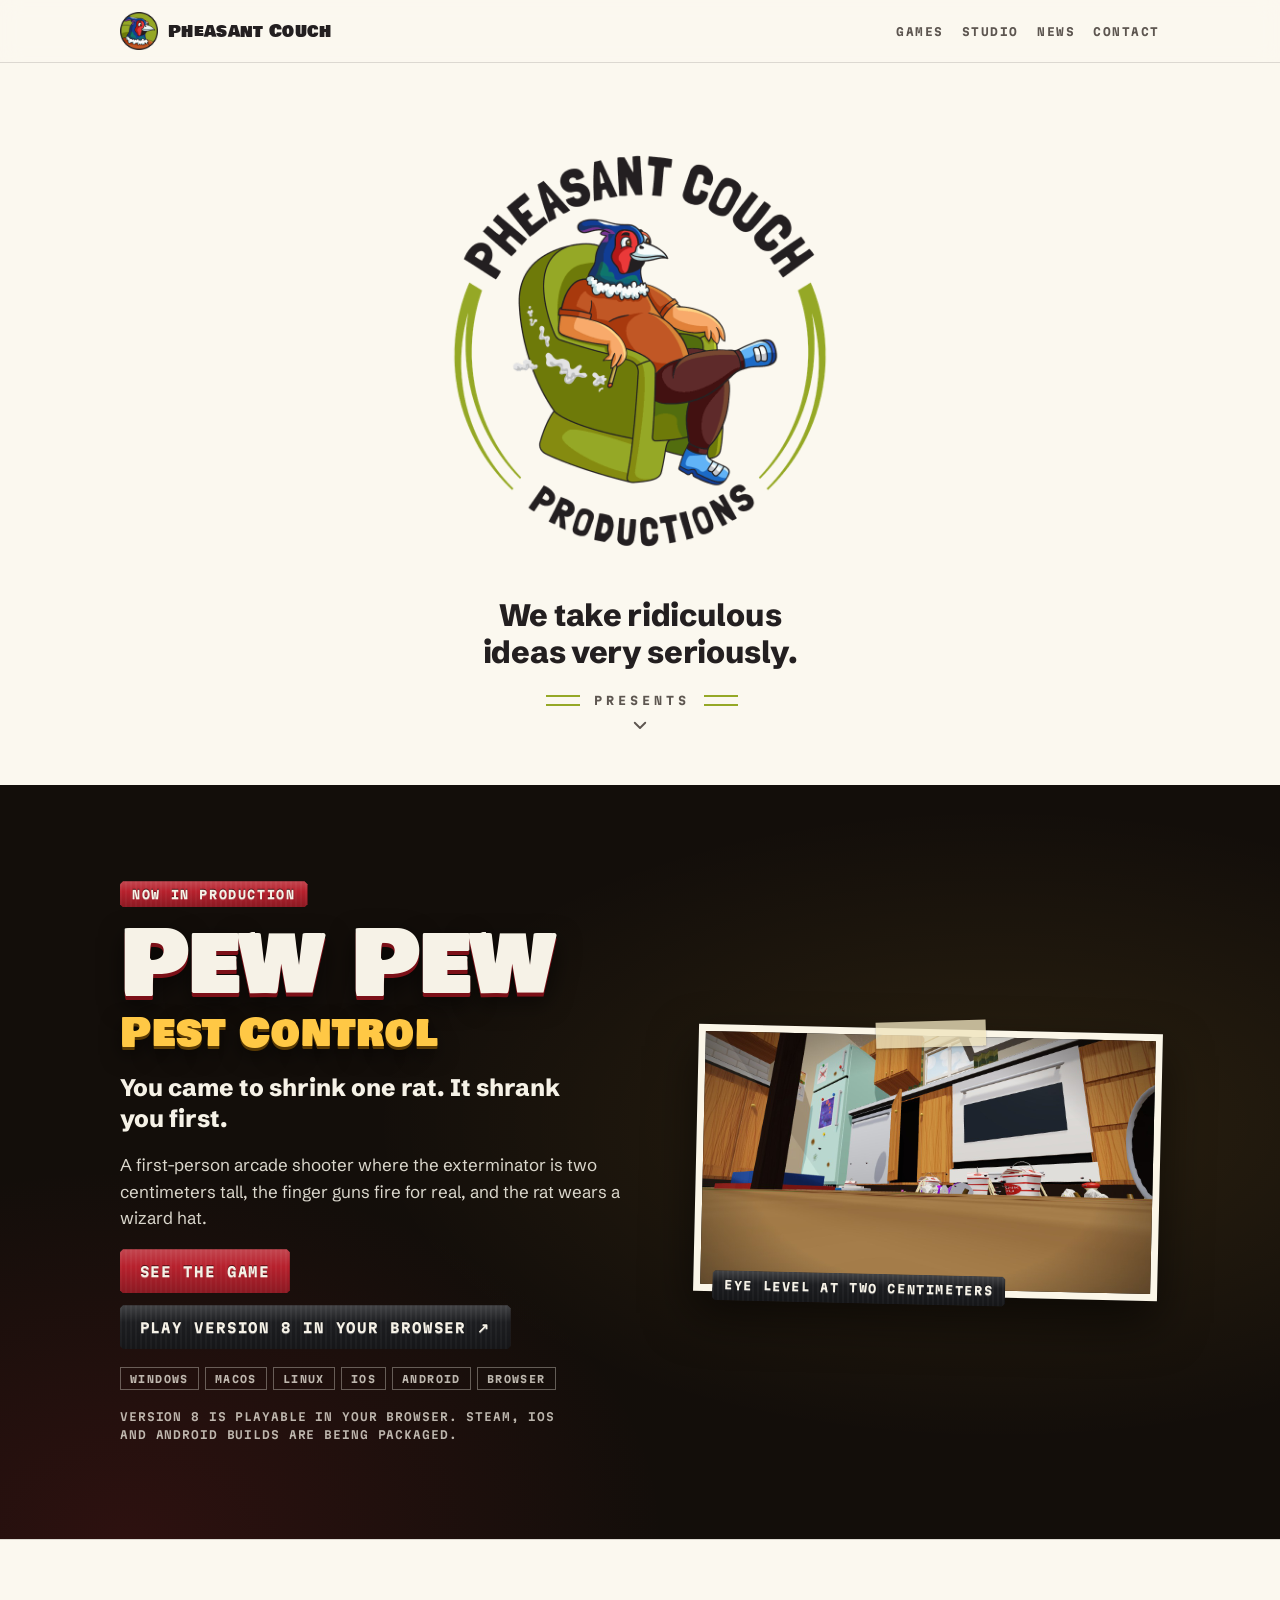
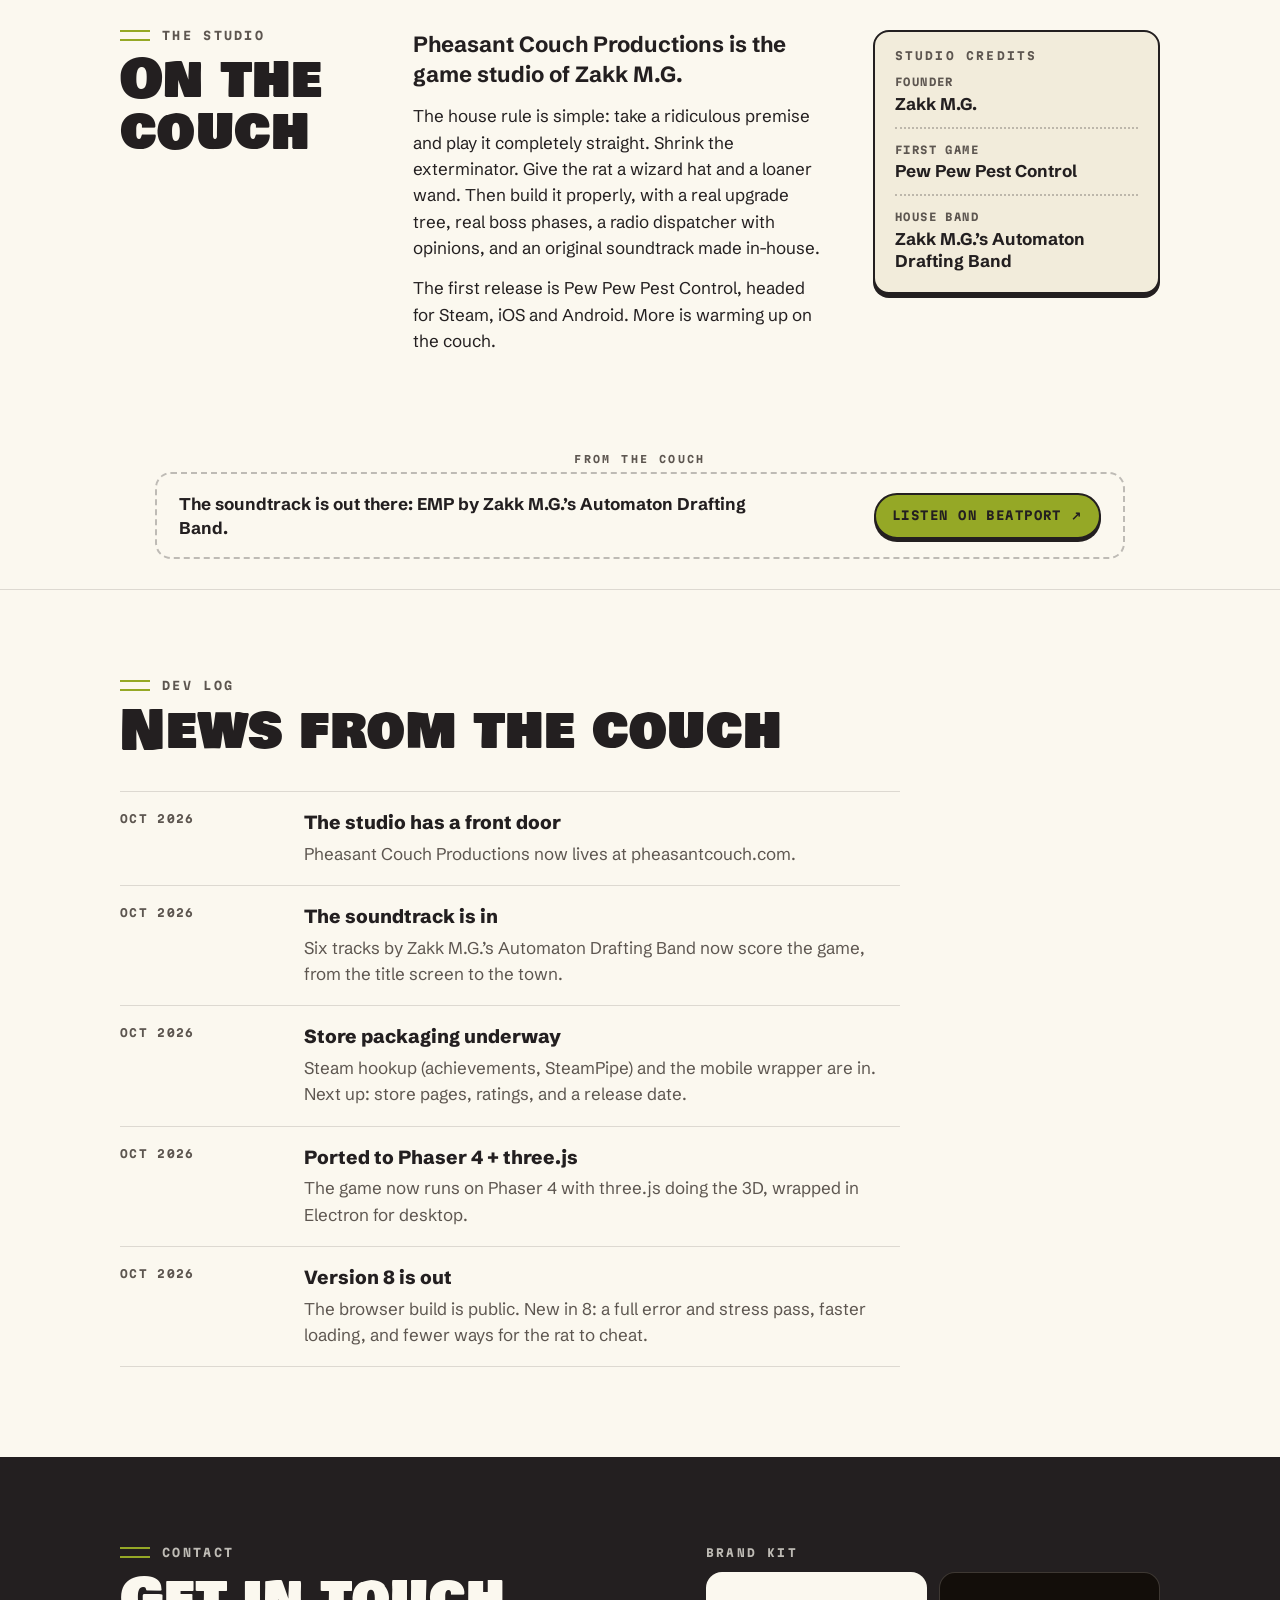
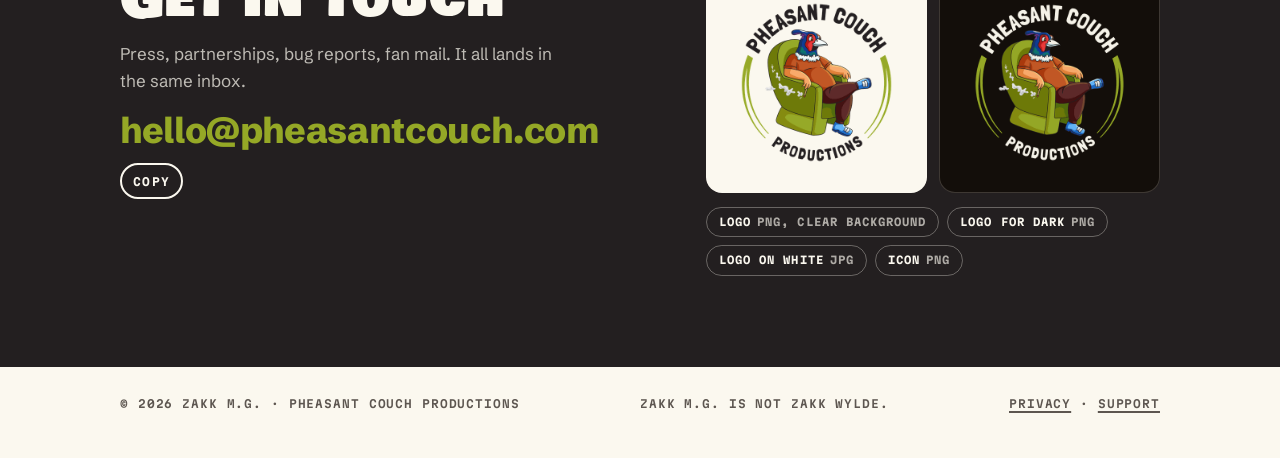
==== commit b1268a20: "Add Google AdSense and drop the guitar lines - AdSense code (ca-pub-5125837010207079) in the head of" ====
--- a/site/index.html
+++ b/site/index.html
@@ -31,7 +31,9 @@
   {"@context":"https://schema.org","@type":"Organization","name":"Pheasant Couch Productions","url":"https://pheasantcouch.com/","logo":"https://pheasantcouch.com/assets/brand/download/pheasant-couch-logo.png","founder":{"@type":"Person","name":"Zakk M.G."}}
   </script>
 
-  <!-- AdSense: if Google asks you to verify the site with a meta tag, paste it on the next line. -->
+  <!-- Google AdSense. It's on every page. To switch ads off, delete this script from each page and set ads.mode to "off" in content.js. -->
+  <script async src="https://pagead2.googlesyndication.com/pagead/js/adsbygoogle.js?client=ca-pub-5125837010207079"
+     crossorigin="anonymous"></script>
 </head>
 <body class="theme-paper" data-page="studio">
 <a class="skip" href="#main">Skip to content</a>
